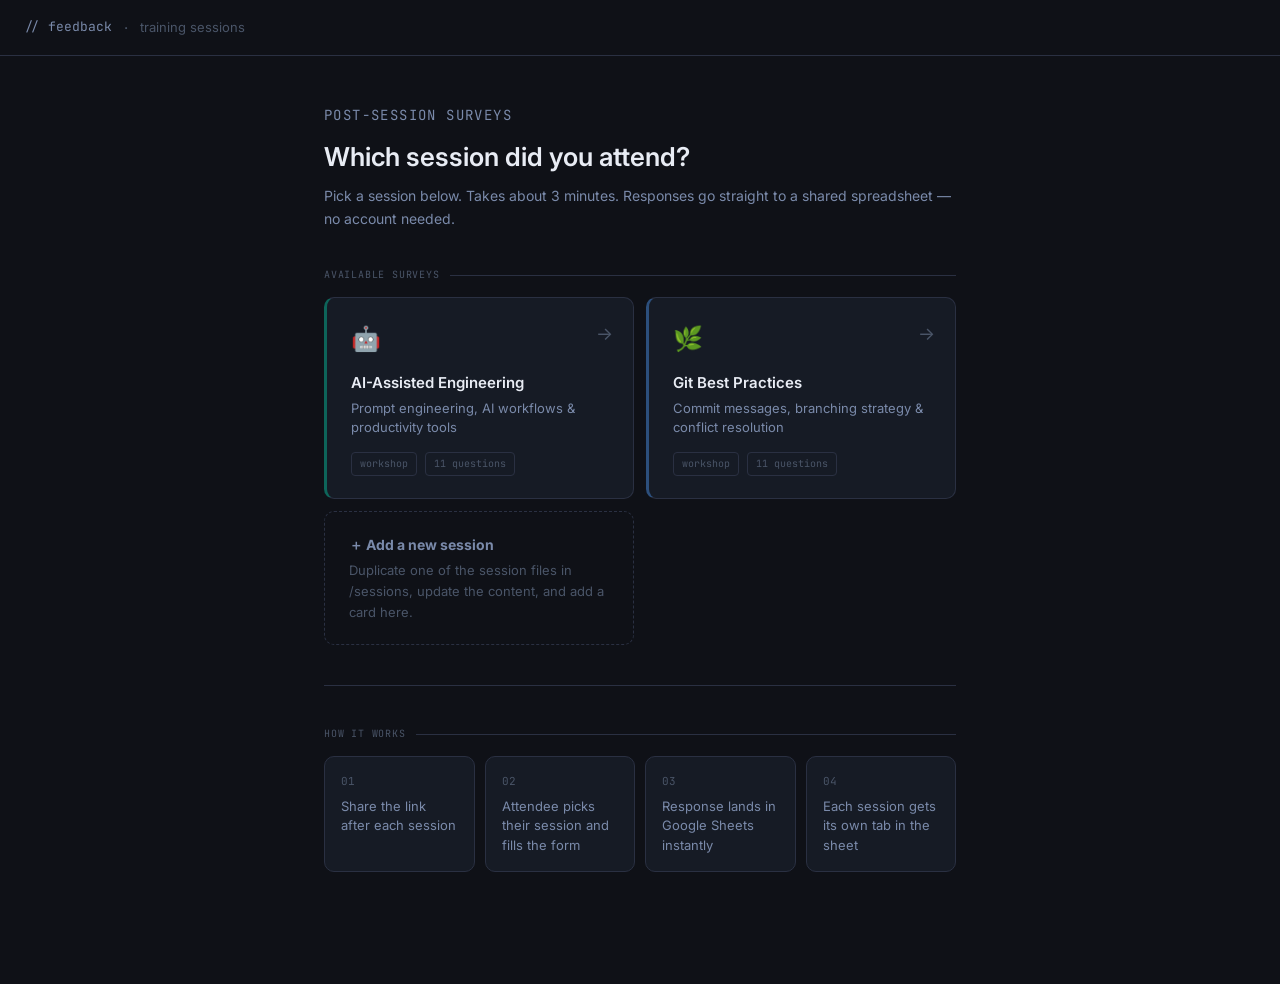
==== index.html @ 07e88ffe "feat(index): add landing page listing all available session surveys" ====
<!DOCTYPE html>
<html lang="en">
<head>
  <meta charset="UTF-8" />
  <meta name="viewport" content="width=device-width, initial-scale=1.0" />
  <title>Training Feedback</title>
  <link rel="preconnect" href="https://fonts.googleapis.com" />
  <link rel="preconnect" href="https://fonts.gstatic.com" crossorigin />
  <link href="https://fonts.googleapis.com/css2?family=Inter:wght@400;500;600&family=JetBrains+Mono:wght@400;500&display=swap" rel="stylesheet" />
  <link rel="stylesheet" href="assets/style.css" />
  <style>
    .sessions-grid { display: grid; grid-template-columns: repeat(auto-fill, minmax(280px, 1fr)); gap: 12px; margin-top: 8px; }
    .session-card {
      display: block; background: var(--bg-card); border: 1px solid var(--border);
      border-radius: var(--radius); padding: 22px 24px; text-decoration: none;
      color: var(--text); transition: border-color 0.15s; position: relative; overflow: hidden;
    }
    .session-card:hover { border-color: var(--border-hover); }
    .session-card .card-icon { font-size: 24px; margin-bottom: 12px; display: block; }
    .session-card .card-title { font-size: 15px; font-weight: 600; margin-bottom: 4px; }
    .session-card .card-sub { font-size: 13px; color: var(--text-muted); margin-bottom: 14px; line-height: 1.5; }
    .session-card .card-meta { display: flex; gap: 8px; flex-wrap: wrap; }
    .tag { font-family: var(--mono); font-size: 10px; padding: 3px 8px; border-radius: 4px; border: 1px solid var(--border); color: var(--text-dim); }
    .card-arrow { position: absolute; top: 22px; right: 20px; color: var(--text-dim); font-size: 18px; transition: transform 0.15s, color 0.15s; }
    .session-card:hover .card-arrow { transform: translateX(3px); color: var(--text-muted); }
    .card-ai { border-left: 3px solid rgba(0,212,170,0.4); }
    .card-ai:hover { border-left-color: rgba(0,212,170,0.8); }
    .card-git { border-left: 3px solid rgba(79,158,255,0.4); }
    .card-git:hover { border-left-color: rgba(79,158,255,0.8); }
    .add-card { background: transparent; border: 1px dashed var(--border); border-radius: var(--radius); padding: 22px 24px; color: var(--text-dim); font-size: 13px; line-height: 1.6; }
    .add-card strong { display: block; margin-bottom: 4px; font-size: 14px; color: var(--text-muted); }
    .divider { height: 1px; background: var(--border); margin: 40px 0; }
    .how-it-works { display: grid; grid-template-columns: repeat(auto-fill, minmax(150px, 1fr)); gap: 10px; }
    .how-step { background: var(--bg-card); border: 1px solid var(--border); border-radius: var(--radius); padding: 16px; }
    .how-step .step-num { font-family: var(--mono); font-size: 11px; color: var(--text-dim); margin-bottom: 6px; }
    .how-step .step-text { font-size: 13px; color: var(--text-muted); line-height: 1.5; }
  </style>
</head>
<body>
<header class="header">
  <div class="header-left">
    <span class="header-logo">// feedback</span>
    <span class="header-sep">·</span>
    <span class="header-title">training sessions</span>
  </div>
</header>
<main class="container">
  <div class="hero">
    <p class="hero-eyebrow" style="color:var(--text-muted)">post-session surveys</p>
    <h1>Which session did you attend?</h1>
    <p>Pick a session below. Takes about 3 minutes. Responses go straight to a shared spreadsheet — no account needed.</p>
  </div>

  <div class="section">
    <div class="section-header"><span class="section-label">Available surveys</span></div>
    <div class="sessions-grid">

      <a href="sessions/ai-engineering.html" class="session-card card-ai">
        <span class="card-arrow">→</span>
        <span class="card-icon">🤖</span>
        <div class="card-title">AI-Assisted Engineering</div>
        <div class="card-sub">Prompt engineering, AI workflows &amp; productivity tools</div>
        <div class="card-meta"><span class="tag">workshop</span><span class="tag">11 questions</span></div>
      </a>

      <a href="sessions/git-best-practices.html" class="session-card card-git">
        <span class="card-arrow">→</span>
        <span class="card-icon">🌿</span>
        <div class="card-title">Git Best Practices</div>
        <div class="card-sub">Commit messages, branching strategy &amp; conflict resolution</div>
        <div class="card-meta"><span class="tag">workshop</span><span class="tag">11 questions</span></div>
      </a>

      <!-- ── TO ADD A NEW SESSION ───────────────────────────── 
        1. Copy sessions/ai-engineering.html → sessions/topic.html
        2. Update the session name, questions, and accent color at the top of that file
        3. Add a new card here pointing to it
      -->
      <div class="add-card">
        <strong>＋ Add a new session</strong>
        Duplicate one of the session files in /sessions, update the content, and add a card here.
      </div>

    </div>
  </div>

  <div class="divider"></div>

  <div class="section">
    <div class="section-header"><span class="section-label">How it works</span></div>
    <div class="how-it-works">
      <div class="how-step"><div class="step-num">01</div><div class="step-text">Share the link after each session</div></div>
      <div class="how-step"><div class="step-num">02</div><div class="step-text">Attendee picks their session and fills the form</div></div>
      <div class="how-step"><div class="step-num">03</div><div class="step-text">Response lands in Google Sheets instantly</div></div>
      <div class="how-step"><div class="step-num">04</div><div class="step-text">Each session gets its own tab in the sheet</div></div>
    </div>
  </div>
</main>
</body>
</html>
---- assets/style.css ----
*, *::before, *::after { box-sizing: border-box; margin: 0; padding: 0; }

:root {
  --bg: #0f1117;
  --bg-card: #161b25;
  --bg-input: #1c2333;
  --border: #2a3042;
  --border-hover: #3d4d6a;
  --text: #e8ecf4;
  --text-muted: #7a8aaa;
  --text-dim: #4a5568;
  --font: 'Inter', system-ui, sans-serif;
  --mono: 'JetBrains Mono', monospace;
  --radius: 10px;
  --radius-sm: 6px;
}

html { scroll-behavior: smooth; }
body {
  background: var(--bg);
  color: var(--text);
  font-family: var(--font);
  font-size: 15px;
  line-height: 1.6;
  min-height: 100vh;
}

.header {
  border-bottom: 1px solid var(--border);
  padding: 0 24px;
  display: flex;
  align-items: center;
  justify-content: space-between;
  height: 56px;
}
.header-left { display: flex; align-items: center; gap: 12px; }
.header-logo { font-family: var(--mono); font-size: 13px; color: var(--text-muted); }
.header-logo a { color: inherit; text-decoration: none; }
.header-logo a:hover { color: var(--text); }
.header-sep { color: var(--text-dim); }
.header-title { font-size: 13px; color: var(--text-dim); }

.container { max-width: 680px; margin: 0 auto; padding: 48px 24px 80px; }

.hero { margin-bottom: 36px; }
.hero-eyebrow {
  font-family: var(--mono);
  font-size: 11px;
  letter-spacing: 0.1em;
  text-transform: uppercase;
  margin-bottom: 12px;
}
.hero h1 { font-size: 26px; font-weight: 600; line-height: 1.3; margin-bottom: 10px; }
.hero p { font-size: 14px; color: var(--text-muted); line-height: 1.7; }

.format-badge {
  display: inline-flex;
  align-items: center;
  gap: 6px;
  padding: 4px 12px;
  border-radius: 99px;
  border: 1px solid var(--border);
  font-size: 12px;
  color: var(--text-muted);
  margin-bottom: 14px;
}

.section { margin-bottom: 32px; }
.section-header { display: flex; align-items: center; gap: 10px; margin-bottom: 14px; }
.section-header::after { content: ''; flex: 1; height: 1px; background: var(--border); }
.section-label {
  font-family: var(--mono);
  font-size: 10px;
  letter-spacing: 0.08em;
  text-transform: uppercase;
  color: var(--text-dim);
  white-space: nowrap;
}

.q-card {
  background: var(--bg-card);
  border: 1px solid var(--border);
  border-radius: var(--radius);
  padding: 18px 20px;
  margin-bottom: 10px;
  transition: border-color 0.15s;
}
.q-card:focus-within { border-color: var(--border-hover); }
.q-label { font-size: 14px; color: var(--text); margin-bottom: 14px; line-height: 1.5; }
.q-num { color: var(--text-dim); font-size: 12px; margin-right: 4px; }

.rating-wrap { display: flex; flex-direction: column; gap: 6px; }
.rating-row { display: flex; gap: 6px; }
.rating-btn {
  width: 40px; height: 40px;
  border-radius: var(--radius-sm);
  border: 1px solid var(--border);
  background: var(--bg-input);
  color: var(--text-muted);
  font-size: 13px;
  font-family: var(--mono);
  cursor: pointer;
  transition: all 0.12s;
  display: flex; align-items: center; justify-content: center;
}
.rating-btn:hover { border-color: var(--border-hover); color: var(--text); }
.rating-btn.sel { font-weight: 600; }
.rating-labels { display: flex; justify-content: space-between; }
.rating-labels span { font-size: 11px; color: var(--text-dim); }

.pill-row { display: flex; flex-wrap: wrap; gap: 7px; }
.pill {
  padding: 7px 14px;
  border-radius: 99px;
  border: 1px solid var(--border);
  background: var(--bg-input);
  color: var(--text-muted);
  font-size: 13px;
  cursor: pointer;
  transition: all 0.12s;
  user-select: none;
}
.pill:hover { border-color: var(--border-hover); color: var(--text); }
.pill.sel { font-weight: 500; }

.cb-grid {
  display: grid;
  grid-template-columns: repeat(auto-fill, minmax(200px, 1fr));
  gap: 8px;
}
.cb-item {
  display: flex; align-items: flex-start; gap: 10px;
  padding: 9px 11px;
  border: 1px solid var(--border);
  border-radius: var(--radius-sm);
  cursor: pointer;
  transition: border-color 0.12s;
}
.cb-item:hover { border-color: var(--border-hover); }
.cb-item input[type="checkbox"] { width: 15px; height: 15px; flex-shrink: 0; margin-top: 1px; cursor: pointer; }
.cb-item span { font-size: 13px; color: var(--text-muted); line-height: 1.4; }
.cb-item:has(input:checked) span { color: var(--text); }

textarea {
  width: 100%;
  background: var(--bg-input);
  border: 1px solid var(--border);
  border-radius: var(--radius-sm);
  padding: 12px 14px;
  color: var(--text);
  font-family: var(--font);
  font-size: 14px;
  line-height: 1.6;
  resize: vertical;
  min-height: 80px;
  transition: border-color 0.15s;
}
textarea:focus { outline: none; border-color: var(--border-hover); }
textarea::placeholder { color: var(--text-dim); }

code {
  font-family: var(--mono);
  font-size: 12px;
  background: var(--bg-input);
  border: 1px solid var(--border);
  padding: 1px 6px;
  border-radius: 4px;
}

.submit-wrap { margin-top: 28px; }
.submit-btn {
  width: 100%;
  padding: 14px 24px;
  border-radius: var(--radius);
  border: 1px solid;
  font-family: var(--font);
  font-size: 15px;
  font-weight: 500;
  cursor: pointer;
  transition: all 0.15s;
  display: flex; align-items: center; justify-content: center; gap: 10px;
}
.submit-btn:active { transform: scale(0.99); }
.submit-btn.loading { opacity: 0.6; cursor: not-allowed; }

.success-banner {
  display: none;
  border-radius: var(--radius);
  padding: 24px;
  text-align: center;
  margin-top: 24px;
}
.success-banner.show { display: block; }
.success-banner h3 { font-size: 16px; margin-bottom: 6px; }
.success-banner p { font-size: 13px; }
.success-banner a { font-size: 13px; text-decoration: underline; opacity: 0.8; }

.error-msg {
  display: none;
  background: rgba(255,80,80,0.08);
  border: 1px solid rgba(255,80,80,0.25);
  border-radius: var(--radius-sm);
  padding: 12px 16px;
  color: #ff8080;
  font-size: 13px;
  margin-top: 12px;
}
.error-msg.show { display: block; }

@media (max-width: 480px) {
  .container { padding: 32px 16px 60px; }
  .cb-grid { grid-template-columns: 1fr; }
}
@media (prefers-reduced-motion: reduce) { * { transition: none !important; } }

/* responsive utilities */
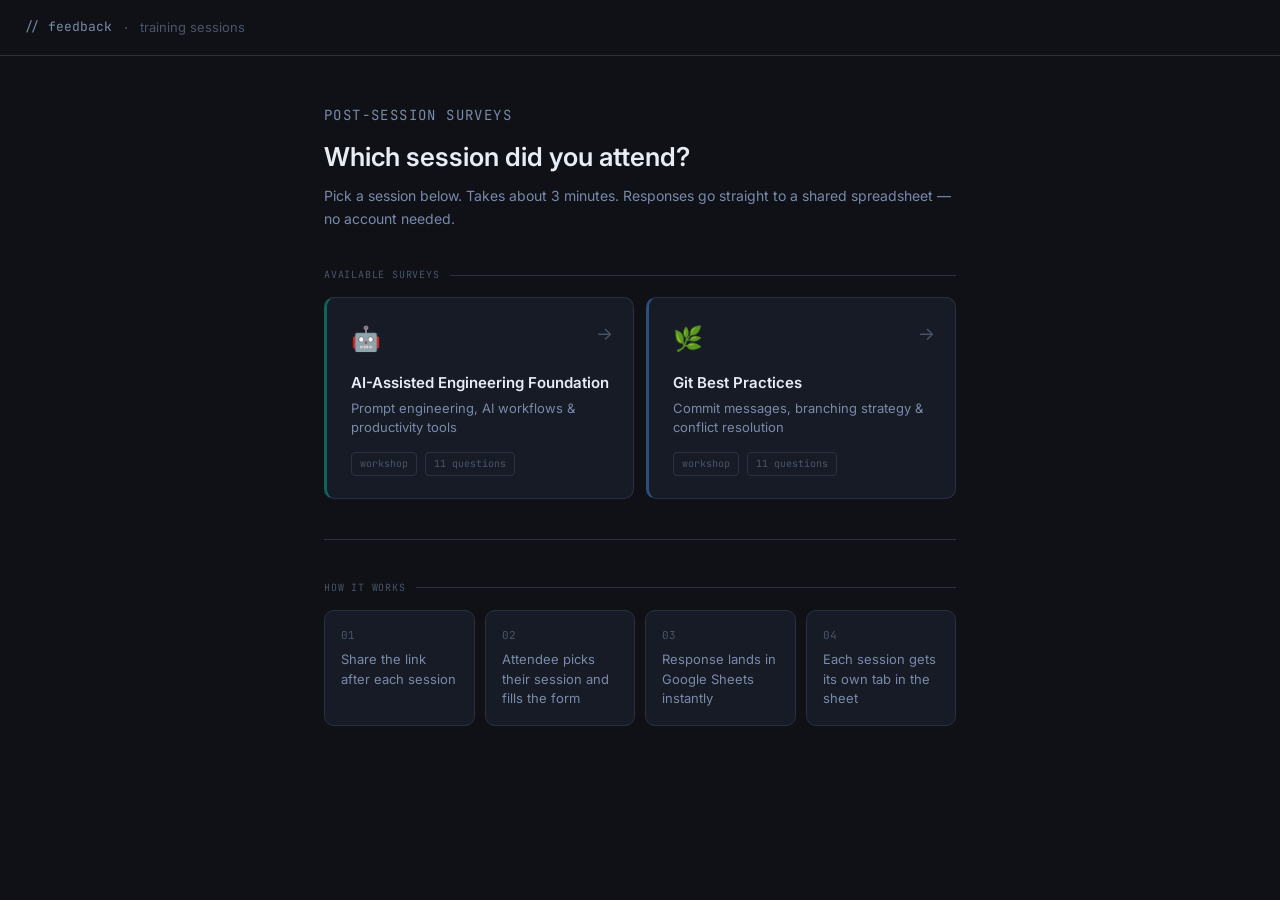
==== commit a0aa7f90: "fix(index): corrected the name as per the course structure" ====
--- a/index.html
+++ b/index.html
@@ -58,7 +58,7 @@
       <a href="sessions/ai-engineering.html" class="session-card card-ai">
         <span class="card-arrow">→</span>
         <span class="card-icon">🤖</span>
-        <div class="card-title">AI-Assisted Engineering</div>
+        <div class="card-title">AI-Assisted Engineering Foundation</div>
         <div class="card-sub">Prompt engineering, AI workflows &amp; productivity tools</div>
         <div class="card-meta"><span class="tag">workshop</span><span class="tag">11 questions</span></div>
       </a>
@@ -71,15 +71,15 @@
         <div class="card-meta"><span class="tag">workshop</span><span class="tag">11 questions</span></div>
       </a>
 
-      <!-- ── TO ADD A NEW SESSION ───────────────────────────── 
+      <!-- TO ADD A NEW SESSION:
         1. Copy sessions/ai-engineering.html → sessions/topic.html
         2. Update the session name, questions, and accent color at the top of that file
         3. Add a new card here pointing to it
       -->
-      <div class="add-card">
+      <!-- <div class="add-card">
         <strong>＋ Add a new session</strong>
         Duplicate one of the session files in /sessions, update the content, and add a card here.
-      </div>
+      </div> -->
 
     </div>
   </div>
@@ -98,3 +98,4 @@
 </main>
 </body>
 </html>
+<!-- updated -->
--- a/assets/style.css
+++ b/assets/style.css
@@ -214,3 +214,4 @@
 @media (prefers-reduced-motion: reduce) { * { transition: none !important; } }
 
 /* responsive utilities */
+/* v2 */
